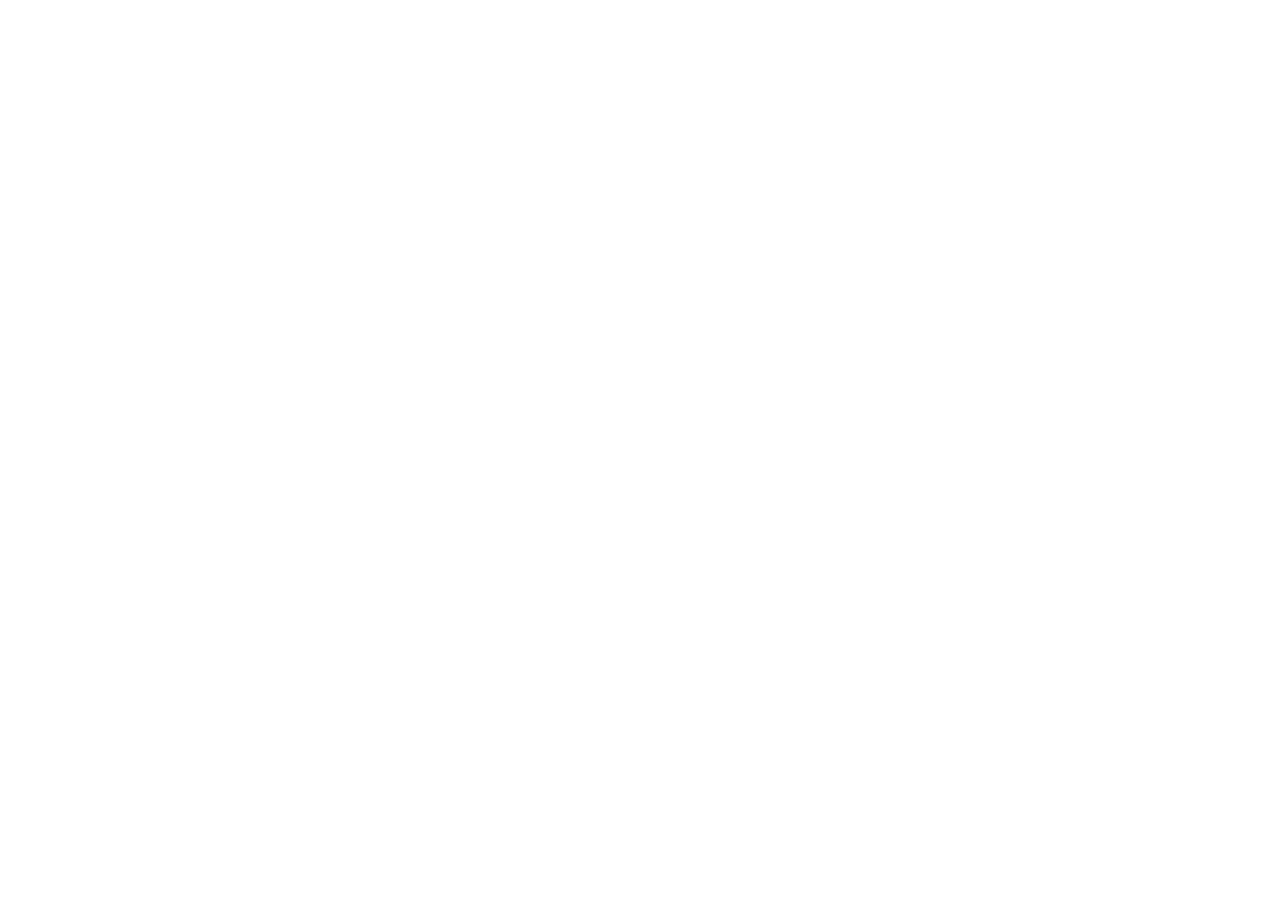
==== index.html @ 6e86f179 "Add files via upload" ====
<!DOCTYPE html>
<html lang="ar" dir="rtl">
  <head>
    <meta charset="UTF-8" />
    <link rel="icon" type="image/svg+xml" href="/vite.svg" />
    <meta name="viewport" content="width=device-width, initial-scale=1.0" />
    <title>المساعد الشخصي الجامعي</title>
    <script src="https://cdn.tailwindcss.com"></script>
    <style>
      @import url('https://fonts.googleapis.com/css2?family=Cairo:wght@400;600;700&display=swap');
      body {
        font-family: 'Cairo', sans-serif;
      }
      @keyframes fadeIn {
        from { opacity: 0; transform: translateY(10px); }
        to { opacity: 1; transform: translateY(0); }
      }
      .animate-fade-in {
        animation: fadeIn 0.5s ease-out forwards;
      }
    </style>
  <script type="importmap">
{
  "imports": {
    "react-dom/": "https://aistudiocdn.com/react-dom@^19.2.0/",
    "@google/genai": "https://aistudiocdn.com/@google/genai@^1.29.0",
    "react/": "https://aistudiocdn.com/react@^19.2.0/",
    "react": "https://aistudiocdn.com/react@^19.2.0",
    "recharts": "https://aistudiocdn.com/recharts@^3.3.0",
    "pdfjs-dist": "https://cdn.jsdelivr.net/npm/pdfjs-dist@4.4.168/build/pdf.mjs",
    "pdfjs-dist/build/pdf.worker.mjs": "https://cdn.jsdelivr.net/npm/pdfjs-dist@4.4.168/build/pdf.worker.mjs",
    "jszip": "https://cdn.jsdelivr.net/npm/jszip@3.10.1/+esm"
  }
}
</script>
<link rel="stylesheet" href="/index.css">
</head>
  <body class="bg-gray-900 text-gray-100">
    <div id="root"></div>
    <script type="module" src="/index.tsx"></script>
  </body>
</html>
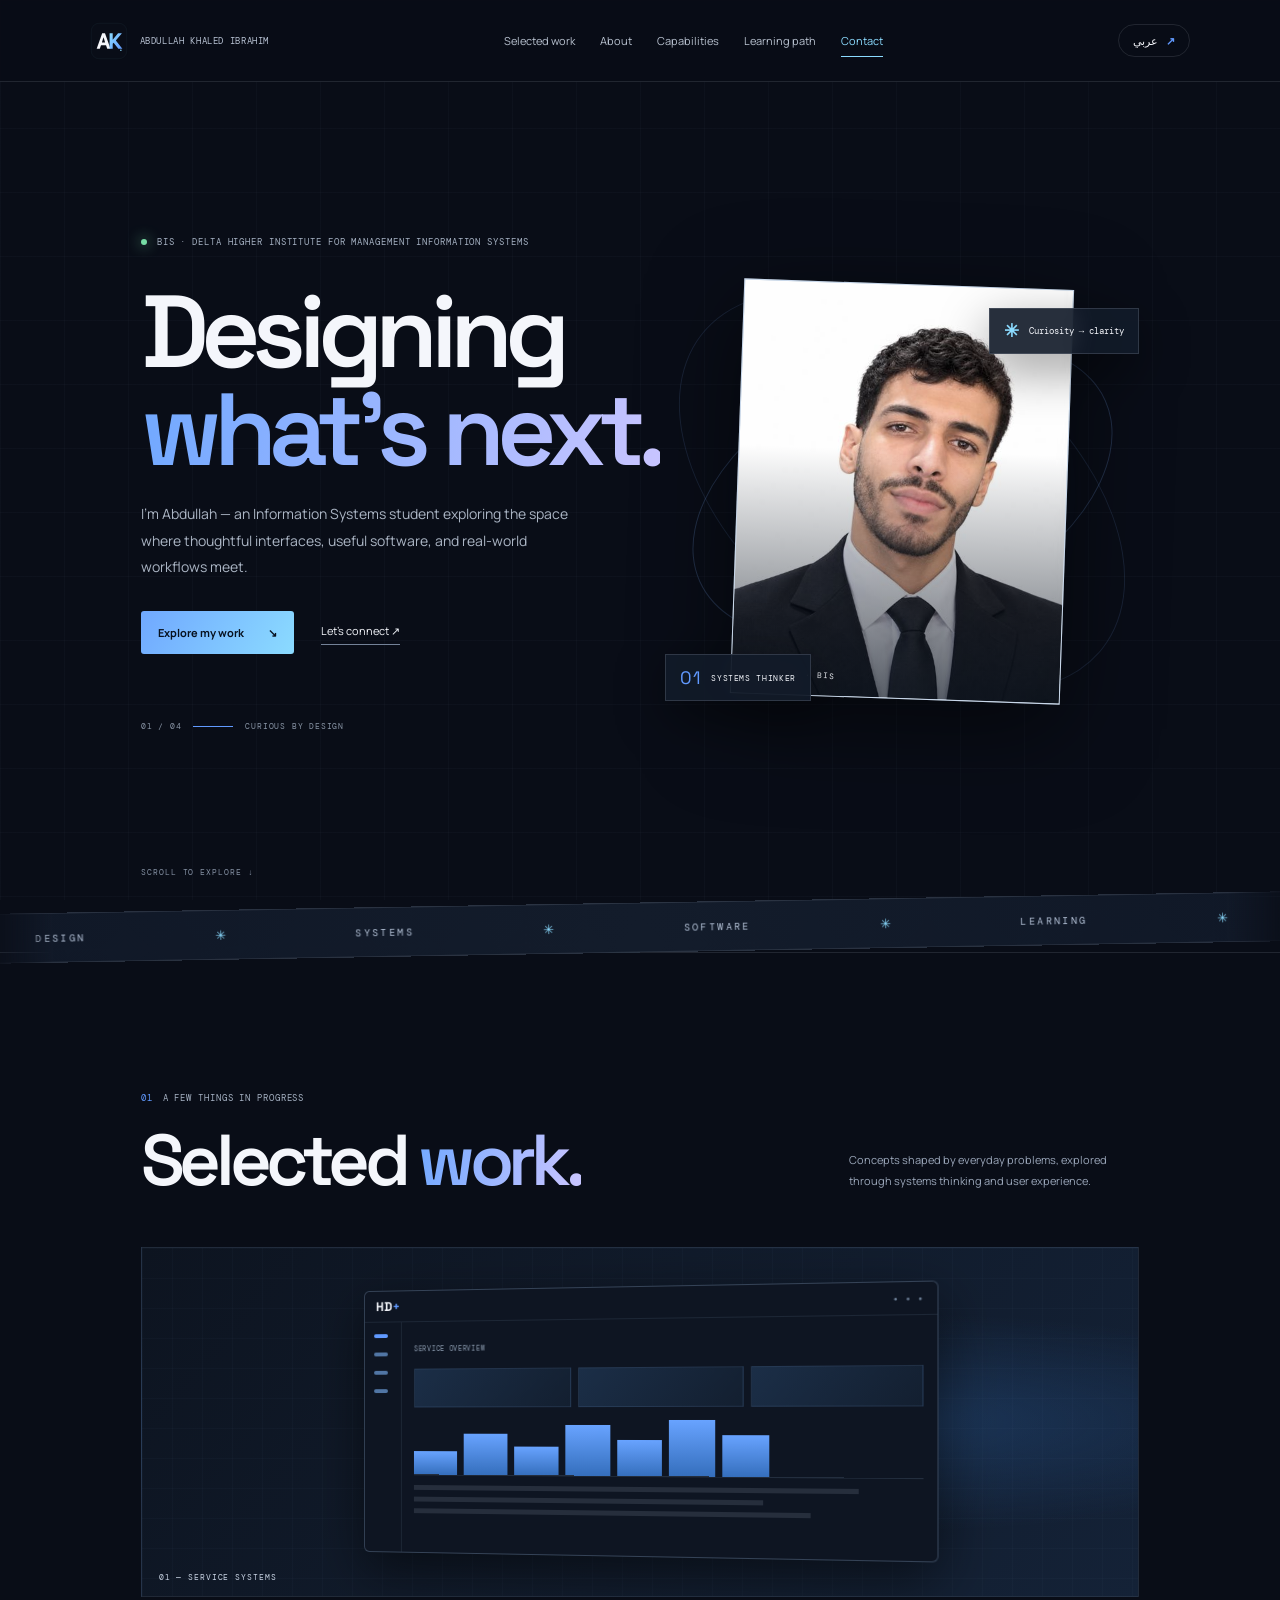
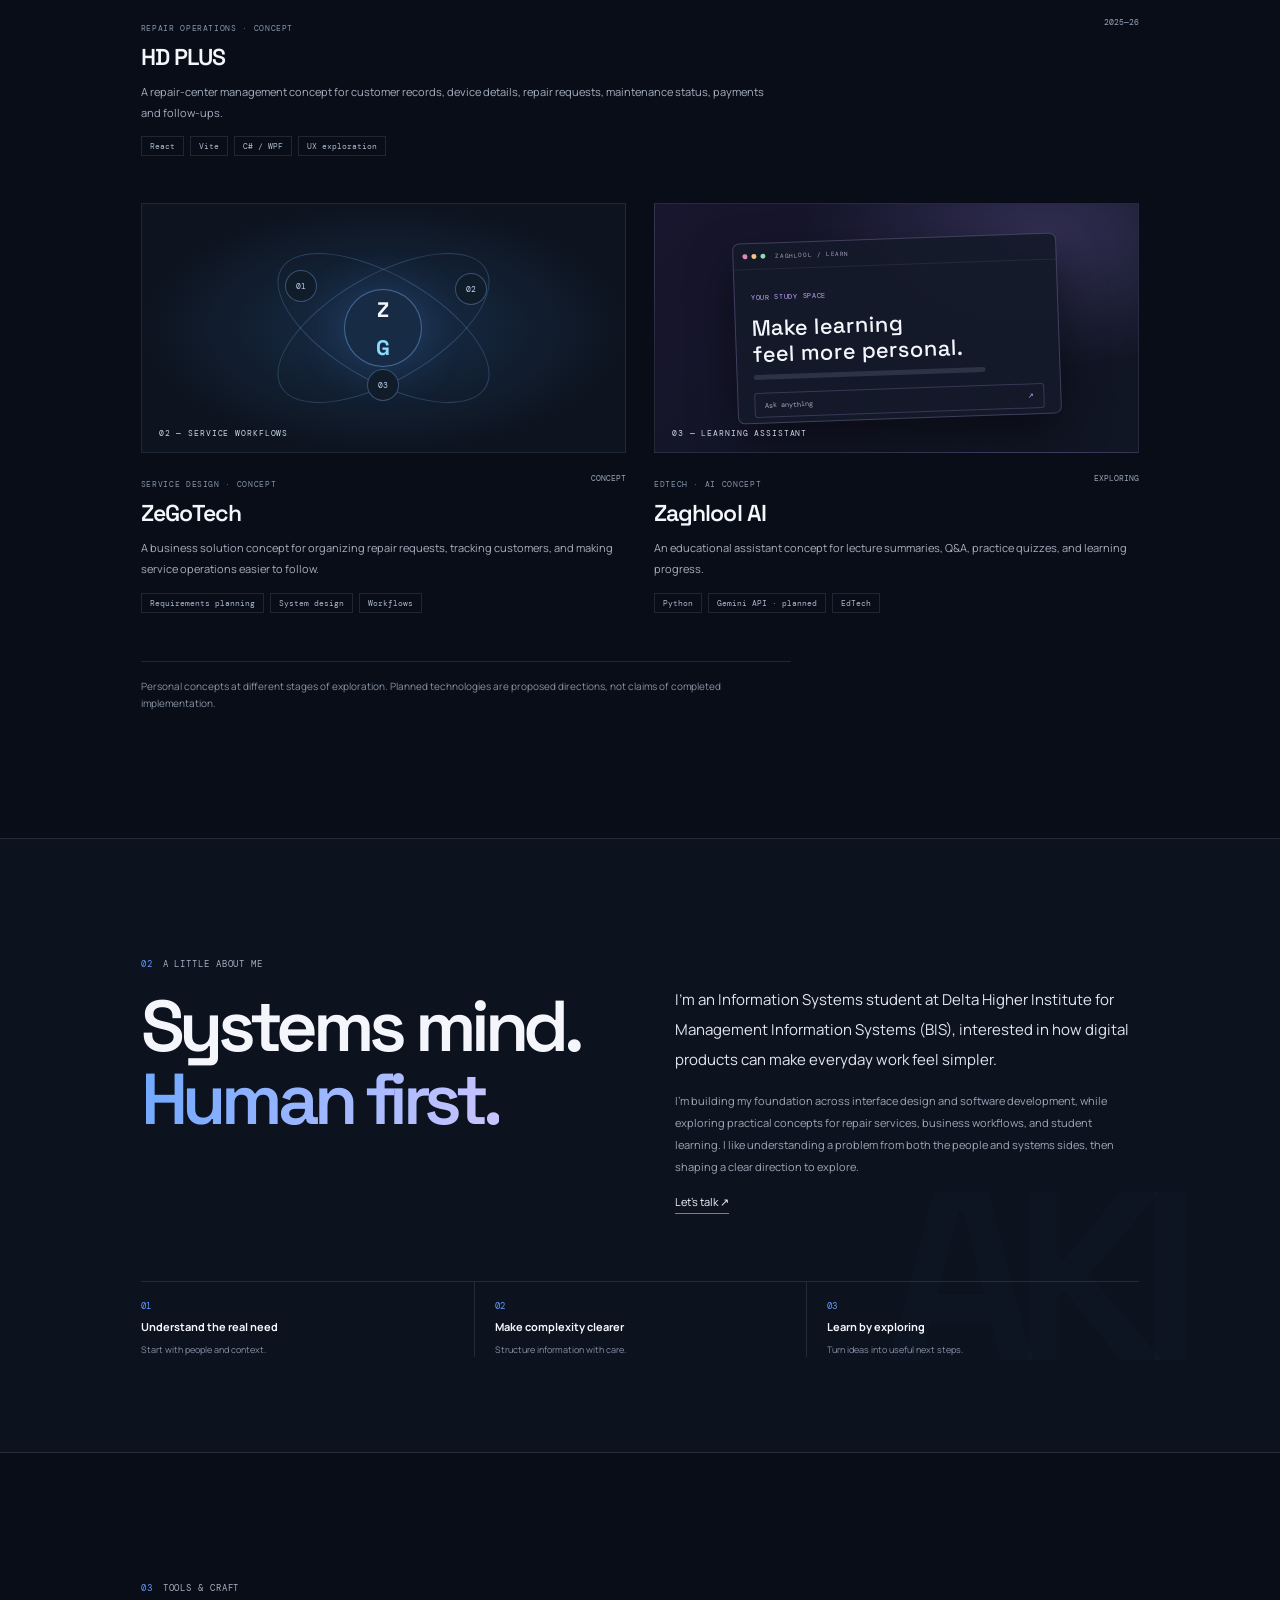
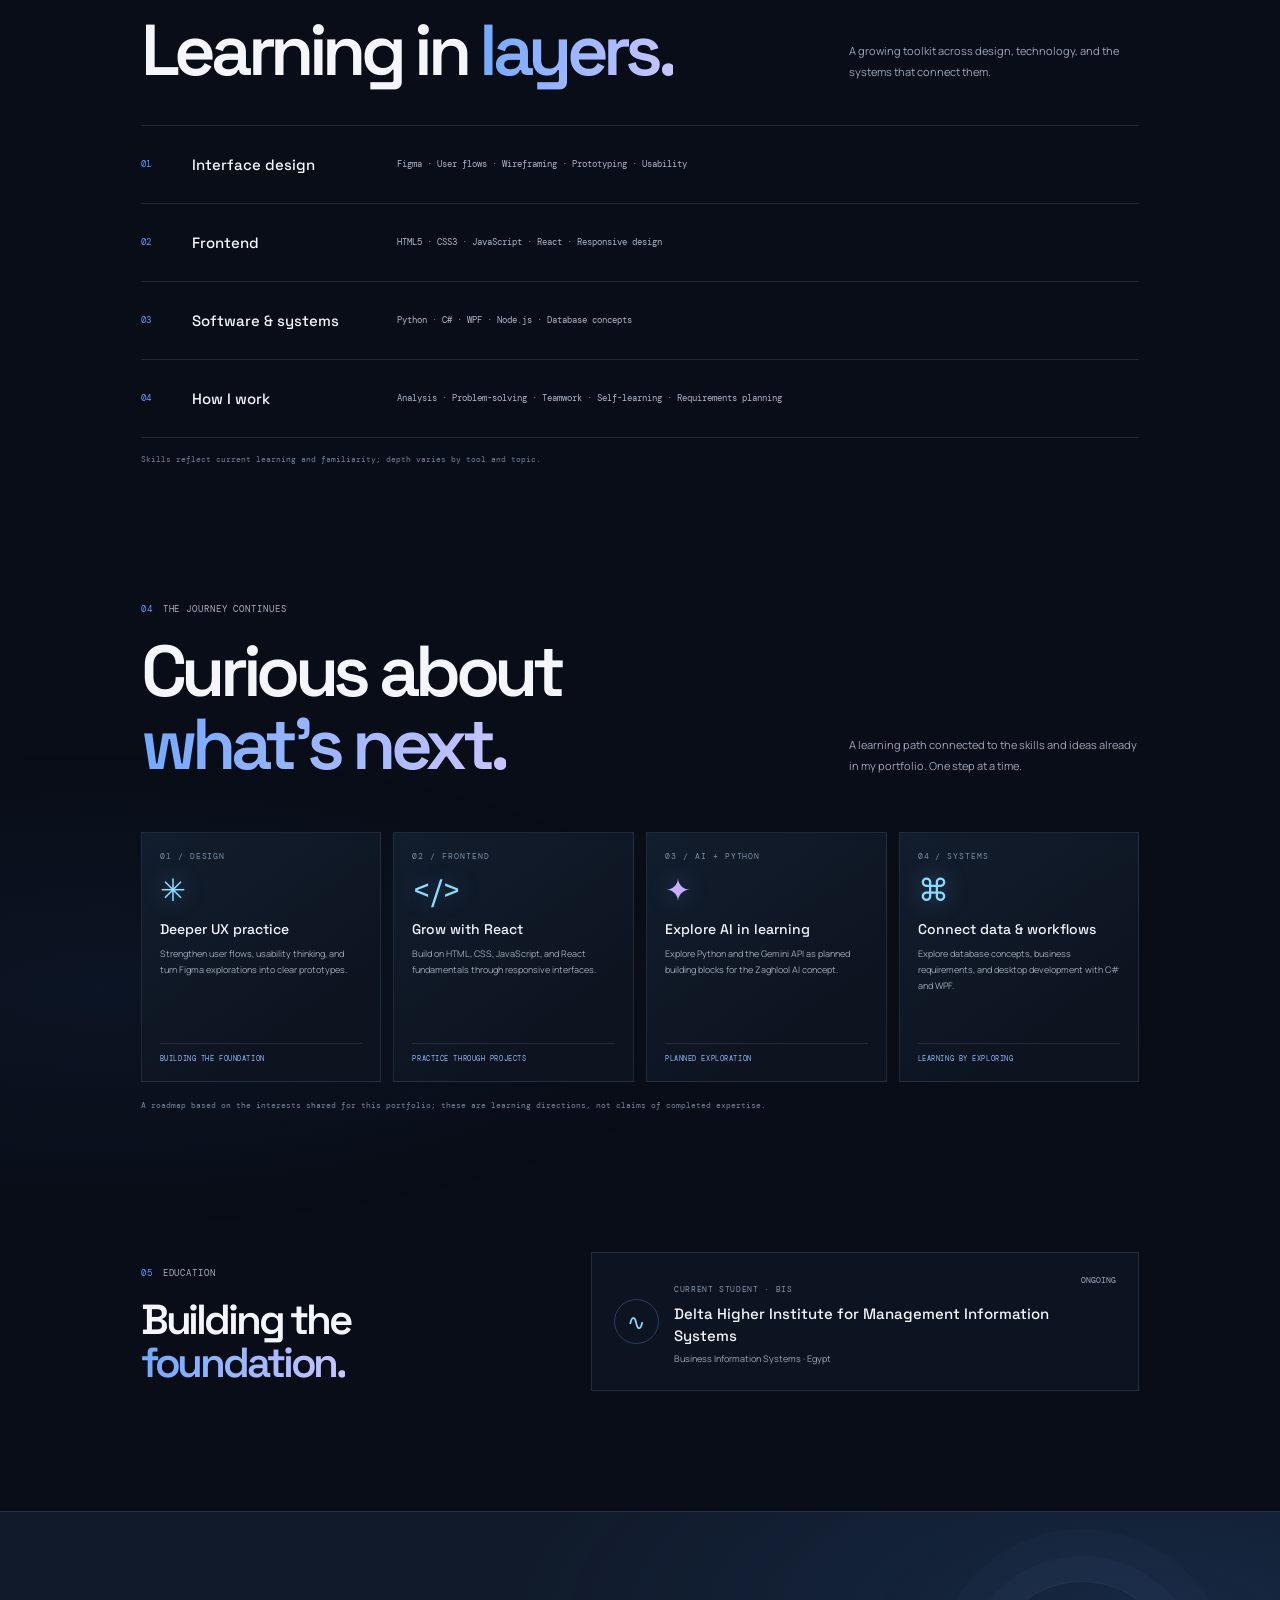
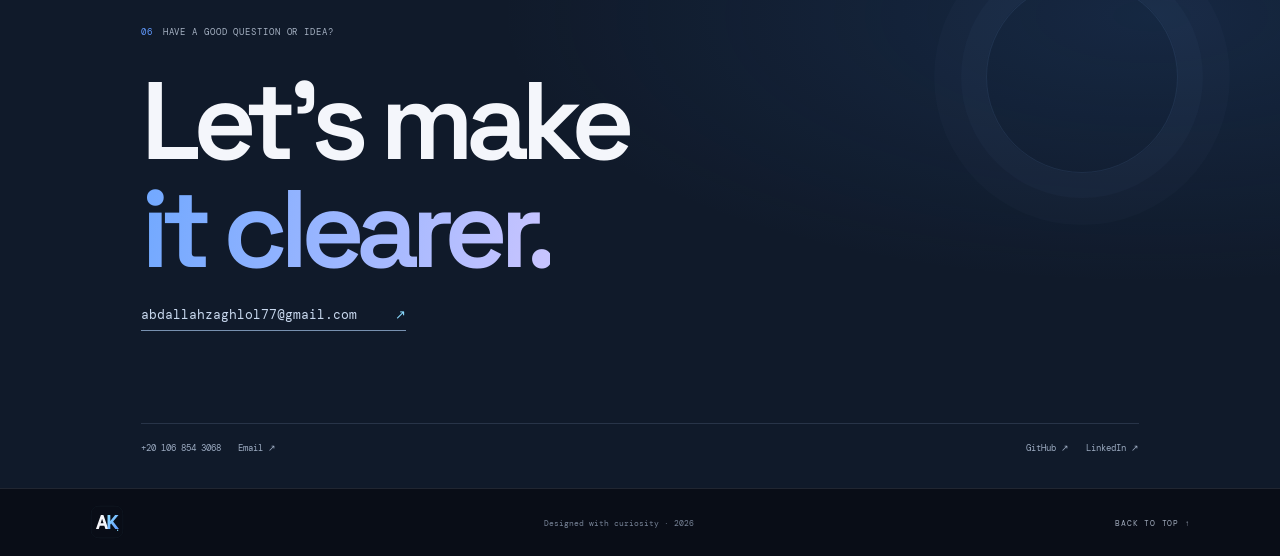
==== commit 621208f3: "Route Pages homepage to portfolio" ====
--- a/index.html
+++ b/index.html
@@ -1,42 +1,12 @@
-<!DOCTYPE html>
+<!doctype html>
 <html lang="ar" dir="rtl">
-  <head>
-    <meta charset="UTF-8" />
-    <link rel="icon" type="image/svg+xml" href="/vite.svg" />
-    <meta name="viewport" content="width=device-width, initial-scale=1.0" />
-    <title>المساعد الشخصي الجامعي</title>
-    <script src="https://cdn.tailwindcss.com"></script>
-    <style>
-      @import url('https://fonts.googleapis.com/css2?family=Cairo:wght@400;600;700&display=swap');
-      body {
-        font-family: 'Cairo', sans-serif;
-      }
-      @keyframes fadeIn {
-        from { opacity: 0; transform: translateY(10px); }
-        to { opacity: 1; transform: translateY(0); }
-      }
-      .animate-fade-in {
-        animation: fadeIn 0.5s ease-out forwards;
-      }
-    </style>
-  <script type="importmap">
-{
-  "imports": {
-    "react-dom/": "https://aistudiocdn.com/react-dom@^19.2.0/",
-    "@google/genai": "https://aistudiocdn.com/@google/genai@^1.29.0",
-    "react/": "https://aistudiocdn.com/react@^19.2.0/",
-    "react": "https://aistudiocdn.com/react@^19.2.0",
-    "recharts": "https://aistudiocdn.com/recharts@^3.3.0",
-    "pdfjs-dist": "https://cdn.jsdelivr.net/npm/pdfjs-dist@4.4.168/build/pdf.mjs",
-    "pdfjs-dist/build/pdf.worker.mjs": "https://cdn.jsdelivr.net/npm/pdfjs-dist@4.4.168/build/pdf.worker.mjs",
-    "jszip": "https://cdn.jsdelivr.net/npm/jszip@3.10.1/+esm"
-  }
-}
-</script>
-<link rel="stylesheet" href="/index.css">
+<head>
+  <meta charset="utf-8">
+  <meta name="viewport" content="width=device-width, initial-scale=1">
+  <meta http-equiv="refresh" content="0; url=./aki-portfolio/">
+  <title>عبدالله خالد إبراهيم — معرض الأعمال</title>
+  <script>window.location.replace('./aki-portfolio/');</script>
+  <style>body{margin:0;min-height:100vh;display:grid;place-items:center;background:#090d17;color:#e9eef8;font:16px system-ui,sans-serif}a{color:#80b8ff}</style>
 </head>
-  <body class="bg-gray-900 text-gray-100">
-    <div id="root"></div>
-    <script type="module" src="/index.tsx"></script>
-  </body>
-</html>+<body><p>جاري فتح معرض الأعمال… <a href="./aki-portfolio/">اضغط هنا إذا لم يتم التحويل تلقائيًا</a></p></body>
+</html>
